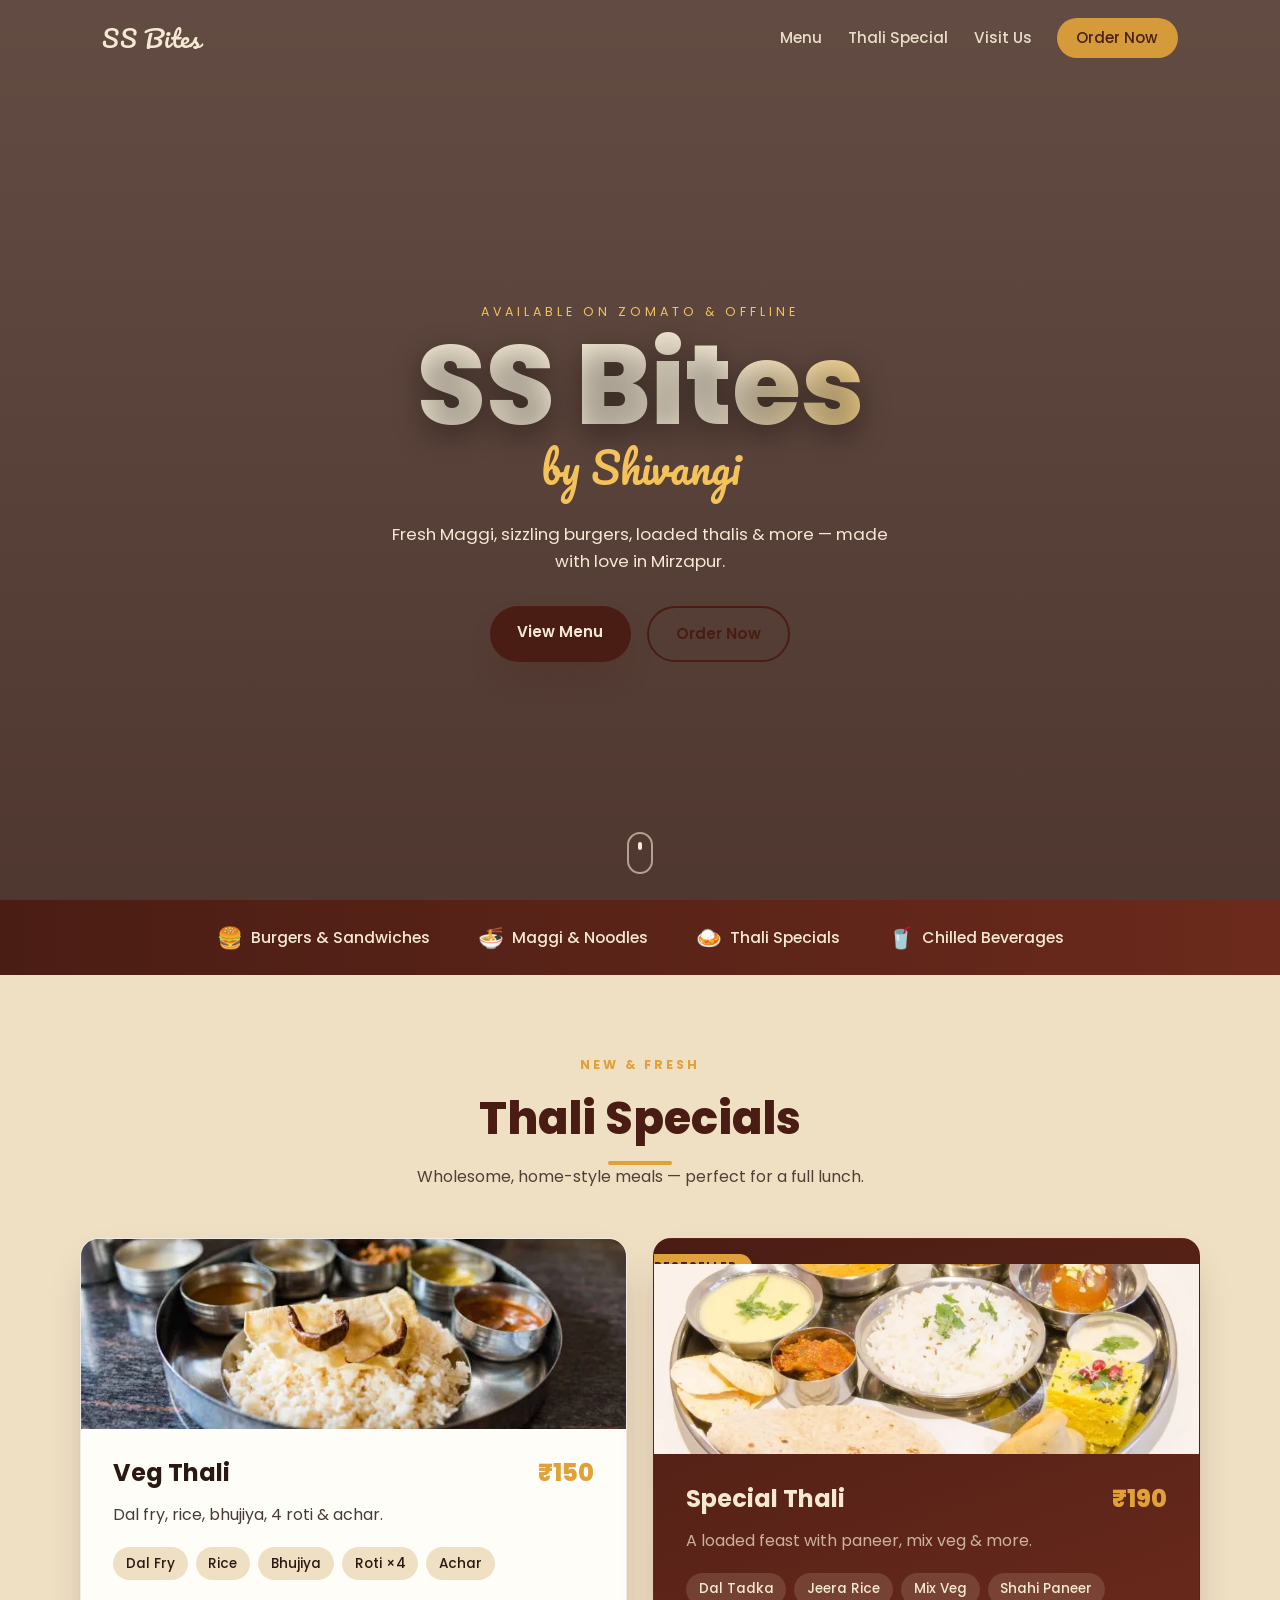
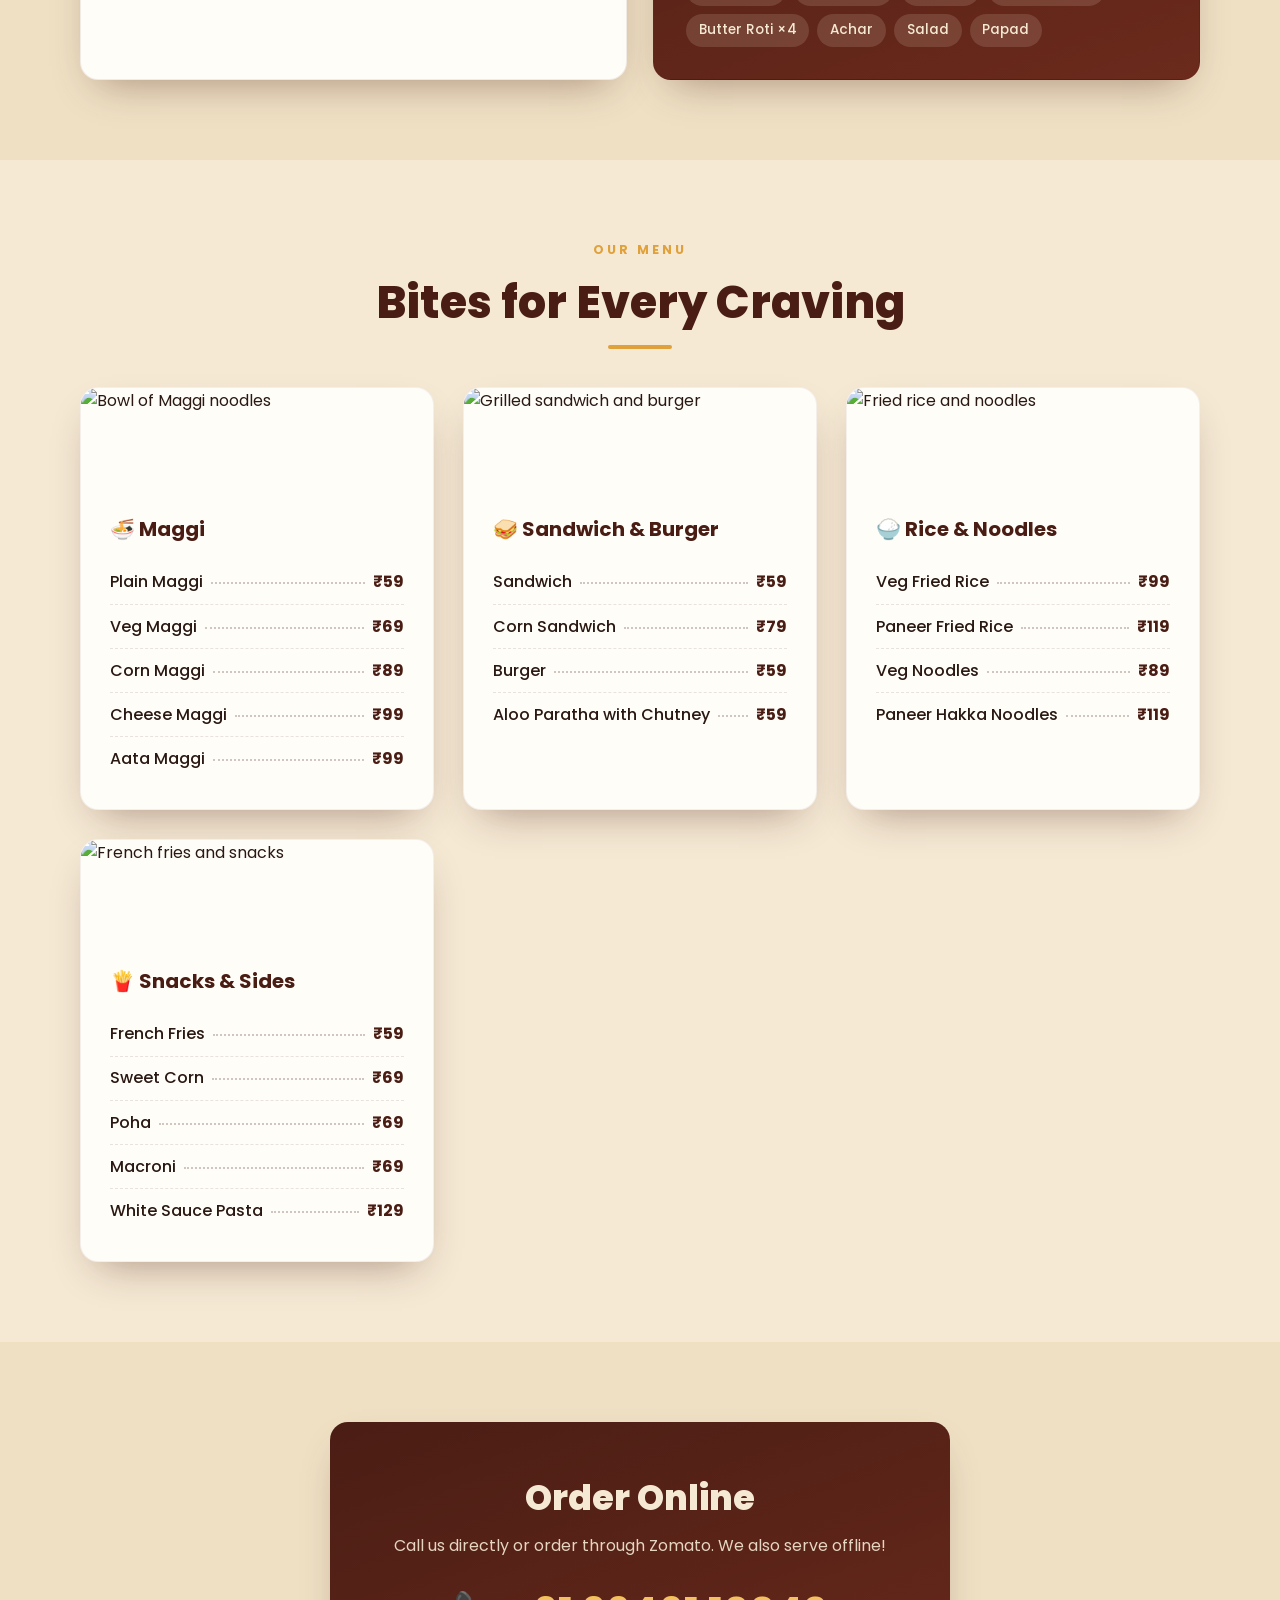
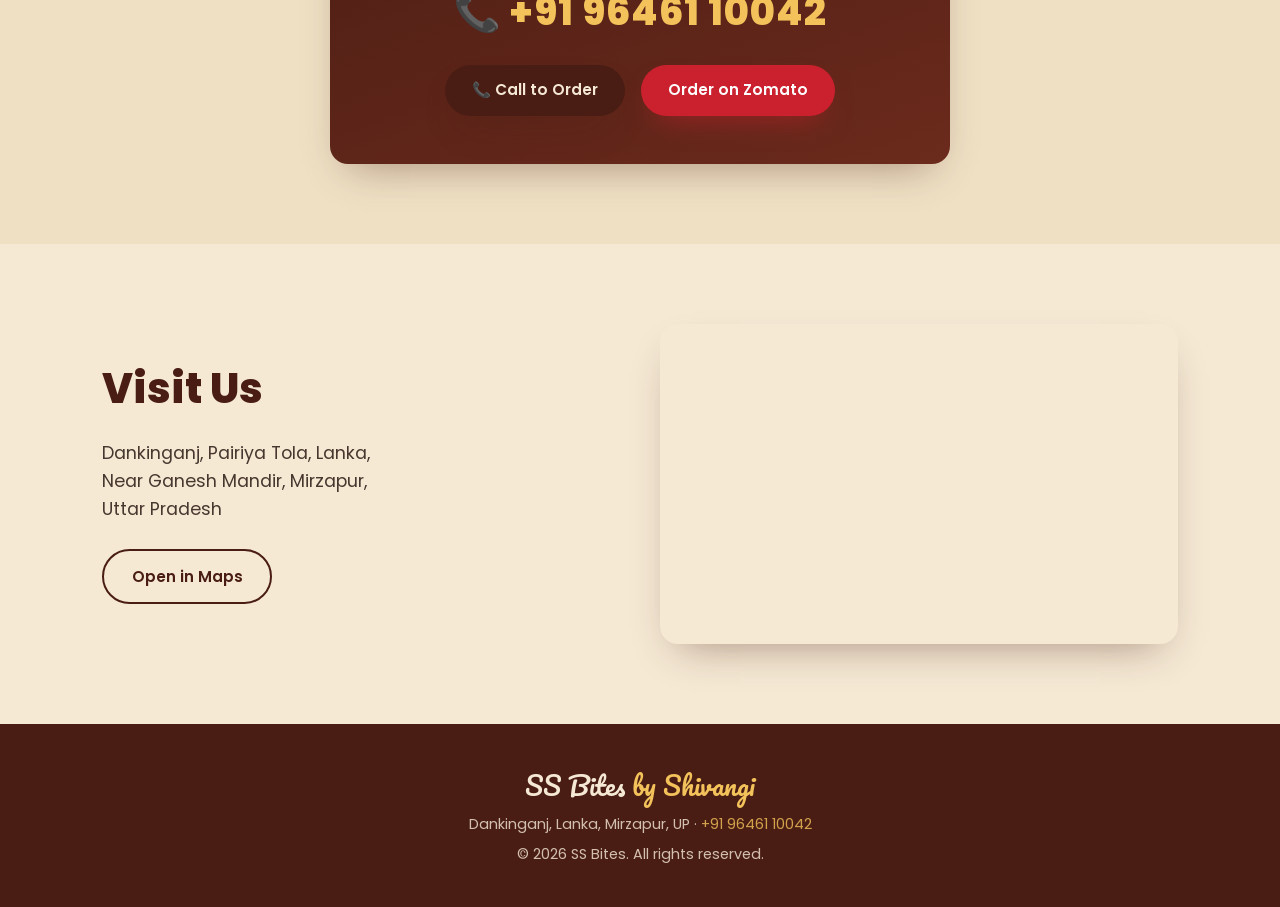
==== index.html @ 2f2f5b4e "SS Bites website: menu, thali specials, animations and photos" ====
<!DOCTYPE html>
<html lang="en">
<head>
  <meta charset="UTF-8" />
  <meta name="viewport" content="width=device-width, initial-scale=1.0" />
  <meta name="description" content="SS Bites by Shivangi — Maggi, sandwiches, burgers, fried rice, noodles, thalis and more. Dankinganj, Mirzapur, Uttar Pradesh." />
  <title>SS Bites by Shivangi | Café & Thali Menu</title>
  <link rel="preconnect" href="https://fonts.googleapis.com" />
  <link rel="preconnect" href="https://fonts.gstatic.com" crossorigin />
  <link href="https://fonts.googleapis.com/css2?family=Pacifico&family=Poppins:wght@300;400;500;600;700;800&display=swap" rel="stylesheet" />
  <link rel="stylesheet" href="styles.css" />
</head>
<body>
  <!-- Top nav -->
  <header class="nav" id="nav">
    <div class="nav__inner">
      <a href="#home" class="nav__brand">SS&nbsp;Bites</a>
      <nav class="nav__links" id="navLinks">
        <a href="#menu">Menu</a>
        <a href="#thali">Thali Special</a>
        <a href="#visit">Visit Us</a>
        <a href="#order" class="nav__cta">Order Now</a>
      </nav>
      <button class="nav__toggle" id="navToggle" aria-label="Toggle menu">
        <span></span><span></span><span></span>
      </button>
    </div>
  </header>

  <!-- Hero -->
  <section class="hero" id="home">
    <div class="hero__bg"></div>
    <div class="hero__floaters" aria-hidden="true">
      <span class="floater" style="--x:8%;--d:0s;--t:16s">🍔</span>
      <span class="floater" style="--x:22%;--d:3s;--t:20s">🍟</span>
      <span class="floater" style="--x:42%;--d:6s;--t:18s">🍜</span>
      <span class="floater" style="--x:63%;--d:1.5s;--t:22s">🥪</span>
      <span class="floater" style="--x:80%;--d:4.5s;--t:17s">🍛</span>
      <span class="floater" style="--x:92%;--d:2s;--t:21s">🥤</span>
    </div>
    <div class="hero__content">
      <p class="hero__eyebrow pop" style="--delay:.1s">Available on Zomato &amp; offline</p>
      <h1 class="hero__title pop" style="--delay:.25s">SS Bites</h1>
      <p class="hero__script pop" style="--delay:.45s">by Shivangi</p>
      <p class="hero__tag pop" style="--delay:.6s">Fresh Maggi, sizzling burgers, loaded thalis &amp; more — made with love in Mirzapur.</p>
      <div class="hero__actions pop" style="--delay:.75s">
        <a href="#menu" class="btn btn--primary">View Menu</a>
        <a href="#order" class="btn btn--ghost">Order Now</a>
      </div>
    </div>
    <div class="hero__scroll" aria-hidden="true">
      <span></span>
    </div>
  </section>

  <!-- Highlights -->
  <section class="strip">
    <div class="strip__item"><span>🍔</span> Burgers &amp; Sandwiches</div>
    <div class="strip__item"><span>🍜</span> Maggi &amp; Noodles</div>
    <div class="strip__item"><span>🍛</span> Thali Specials</div>
    <div class="strip__item"><span>🥤</span> Chilled Beverages</div>
  </section>

  <!-- Thali Special (the new additions, featured) -->
  <section class="thali" id="thali">
    <div class="section-head reveal">
      <p class="section-head__kicker">New &amp; Fresh</p>
      <h2 class="section-head__title">Thali Specials</h2>
      <p class="section-head__sub">Wholesome, home-style meals — perfect for a full lunch.</p>
    </div>
    <div class="thali__grid">
      <article class="thali-card reveal">
        <div class="thali-card__media">
          <img src="photos/veg-thali.webp" alt="Veg thali with dal, rice and roti" loading="lazy" />
        </div>
        <div class="thali-card__body">
          <div class="thali-card__top">
            <h3>Veg Thali</h3>
            <span class="price">₹150</span>
          </div>
          <p class="thali-card__desc">Dal fry, rice, bhujiya, 4 roti &amp; achar.</p>
          <ul class="thali-card__items">
            <li>Dal Fry</li><li>Rice</li><li>Bhujiya</li><li>Roti ×4</li><li>Achar</li>
          </ul>
        </div>
      </article>
      <article class="thali-card thali-card--special reveal">
        <span class="badge">Bestseller</span>
        <div class="thali-card__media">
          <img src="photos/special-veg-thali.webp" alt="Special veg thali with paneer, mix veg and more" loading="lazy" />
        </div>
        <div class="thali-card__body">
          <div class="thali-card__top">
            <h3>Special Thali</h3>
            <span class="price">₹190</span>
          </div>
          <p class="thali-card__desc">A loaded feast with paneer, mix veg &amp; more.</p>
          <ul class="thali-card__items">
            <li>Dal Tadka</li><li>Jeera Rice</li><li>Mix Veg</li><li>Shahi Paneer</li>
            <li>Butter Roti ×4</li><li>Achar</li><li>Salad</li><li>Papad</li>
          </ul>
        </div>
      </article>
    </div>
  </section>

  <!-- Menu -->
  <section class="menu" id="menu">
    <div class="section-head reveal">
      <p class="section-head__kicker">Our Menu</p>
      <h2 class="section-head__title">Bites for Every Craving</h2>
    </div>

    <div class="menu__grid">
      <div class="menu-group reveal">
        <div class="menu-group__media">
          <img src="https://images.unsplash.com/photo-1612929633738-8fe44f7ec841?auto=format&fit=crop&w=800&q=80" alt="Bowl of Maggi noodles" loading="lazy" />
        </div>
        <h3 class="menu-group__title">🍜 Maggi</h3>
        <ul class="menu-list">
          <li><span>Plain Maggi</span><span class="dots"></span><span class="amt">₹59</span></li>
          <li><span>Veg Maggi</span><span class="dots"></span><span class="amt">₹69</span></li>
          <li><span>Corn Maggi</span><span class="dots"></span><span class="amt">₹89</span></li>
          <li><span>Cheese Maggi</span><span class="dots"></span><span class="amt">₹99</span></li>
          <li><span>Aata Maggi</span><span class="dots"></span><span class="amt">₹99</span></li>
        </ul>
      </div>

      <div class="menu-group reveal">
        <div class="menu-group__media">
          <img src="https://images.unsplash.com/photo-1528735602780-2552fd46c7af?auto=format&fit=crop&w=800&q=80" alt="Grilled sandwich and burger" loading="lazy" />
        </div>
        <h3 class="menu-group__title">🥪 Sandwich &amp; Burger</h3>
        <ul class="menu-list">
          <li><span>Sandwich</span><span class="dots"></span><span class="amt">₹59</span></li>
          <li><span>Corn Sandwich</span><span class="dots"></span><span class="amt">₹79</span></li>
          <li><span>Burger</span><span class="dots"></span><span class="amt">₹59</span></li>
          <li><span>Aloo Paratha with Chutney</span><span class="dots"></span><span class="amt">₹59</span></li>
        </ul>
      </div>

      <div class="menu-group reveal">
        <div class="menu-group__media">
          <img src="https://images.unsplash.com/photo-1585032226651-759b368d7246?auto=format&fit=crop&w=800&q=80" alt="Fried rice and noodles" loading="lazy" />
        </div>
        <h3 class="menu-group__title">🍚 Rice &amp; Noodles</h3>
        <ul class="menu-list">
          <li><span>Veg Fried Rice</span><span class="dots"></span><span class="amt">₹99</span></li>
          <li><span>Paneer Fried Rice</span><span class="dots"></span><span class="amt">₹119</span></li>
          <li><span>Veg Noodles</span><span class="dots"></span><span class="amt">₹89</span></li>
          <li><span>Paneer Hakka Noodles</span><span class="dots"></span><span class="amt">₹119</span></li>
        </ul>
      </div>

      <div class="menu-group reveal">
        <div class="menu-group__media">
          <img src="https://images.unsplash.com/photo-1573080496219-bb080dd4f877?auto=format&fit=crop&w=800&q=80" alt="French fries and snacks" loading="lazy" />
        </div>
        <h3 class="menu-group__title">🍟 Snacks &amp; Sides</h3>
        <ul class="menu-list">
          <li><span>French Fries</span><span class="dots"></span><span class="amt">₹59</span></li>
          <li><span>Sweet Corn</span><span class="dots"></span><span class="amt">₹69</span></li>
          <li><span>Poha</span><span class="dots"></span><span class="amt">₹69</span></li>
          <li><span>Macroni</span><span class="dots"></span><span class="amt">₹69</span></li>
          <li><span>White Sauce Pasta</span><span class="dots"></span><span class="amt">₹129</span></li>
        </ul>
      </div>
    </div>
  </section>

  <!-- Order / Contact -->
  <section class="order" id="order">
    <div class="order__card reveal">
      <h2>Order Online</h2>
      <p>Call us directly or order through Zomato. We also serve offline!</p>
      <a href="tel:+919646110042" class="order__phone" id="phoneLink">+91 96461 10042</a>
      <div class="order__btns">
        <a href="tel:+919646110042" class="btn btn--primary">📞 Call to Order</a>
        <a href="https://www.zomato.com" target="_blank" rel="noopener" class="btn btn--zomato">Order on Zomato</a>
      </div>
    </div>
  </section>

  <!-- Visit -->
  <section class="visit" id="visit">
    <div class="visit__info reveal">
      <h2>Visit Us</h2>
      <p class="visit__addr">
        Dankinganj, Pairiya Tola, Lanka,<br />
        Near Ganesh Mandir, Mirzapur,<br />
        Uttar Pradesh
      </p>
      <a class="btn btn--ghost" target="_blank" rel="noopener"
         href="https://www.google.com/maps/search/?api=1&query=Ganesh+Mandir+Lanka+Mirzapur+Uttar+Pradesh">
        Open in Maps
      </a>
    </div>
    <div class="visit__map reveal">
      <iframe
        title="SS Bites location"
        src="https://www.google.com/maps?q=Lanka+Mirzapur+Uttar+Pradesh&output=embed"
        loading="lazy" referrerpolicy="no-referrer-when-downgrade"></iframe>
    </div>
  </section>

  <!-- Footer -->
  <footer class="footer">
    <p class="footer__brand">SS Bites <span>by Shivangi</span></p>
    <p class="footer__small">Dankinganj, Lanka, Mirzapur, UP · <a href="tel:+919646110042">+91 96461 10042</a></p>
    <p class="footer__small">© <span id="year"></span> SS Bites. All rights reserved.</p>
  </footer>

  <a href="#home" class="to-top" id="toTop" aria-label="Back to top">↑</a>

  <script src="script.js"></script>
</body>
</html>
---- styles.css ----
/* ===== Design tokens ===== */
:root {
  --maroon: #4a1d14;
  --maroon-2: #6b2a1c;
  --cream: #f5e9d4;
  --cream-2: #efe0c4;
  --gold: #e0a13a;
  --gold-2: #f3c25b;
  --ink: #2a1812;
  --white: #fffdf8;
  --shadow: 0 18px 40px -18px rgba(74, 29, 20, 0.45);
  --radius: 18px;
  --max: 1120px;
  --ease: cubic-bezier(0.22, 1, 0.36, 1);
}

* { margin: 0; padding: 0; box-sizing: border-box; }

html { scroll-behavior: smooth; }

body {
  font-family: "Poppins", system-ui, sans-serif;
  color: var(--ink);
  background: var(--cream);
  line-height: 1.6;
  overflow-x: hidden;
}

img, iframe { max-width: 100%; display: block; }

.btn {
  display: inline-block;
  padding: 0.85rem 1.7rem;
  border-radius: 999px;
  font-weight: 600;
  text-decoration: none;
  font-size: 0.95rem;
  transition: transform 0.25s var(--ease), box-shadow 0.25s var(--ease), background 0.25s;
  cursor: pointer;
  border: none;
}
.btn:hover { transform: translateY(-3px); }
.btn:active { transform: translateY(-1px) scale(0.98); }
/* Shine sweep on buttons */
.btn { position: relative; overflow: hidden; }
.btn::after {
  content: ""; position: absolute; top: 0; left: -120%;
  width: 60%; height: 100%; transform: skewX(-20deg);
  background: linear-gradient(90deg, transparent, rgba(255, 255, 255, 0.35), transparent);
}
.btn:hover::after { animation: shine 0.9s var(--ease); }
@keyframes shine { to { left: 130%; } }
.btn--primary { background: var(--maroon); color: var(--cream); box-shadow: var(--shadow); }
.btn--primary:hover { background: var(--maroon-2); }
.btn--ghost { background: transparent; color: var(--maroon); border: 2px solid var(--maroon); }
.btn--ghost:hover { background: var(--maroon); color: var(--cream); }
.btn--zomato { background: #cb202d; color: #fff; box-shadow: 0 14px 30px -14px rgba(203, 32, 45, 0.7); }
.btn--zomato:hover { background: #e23744; }

/* ===== Nav ===== */
.nav {
  position: fixed;
  inset: 0 0 auto 0;
  z-index: 50;
  transition: background 0.35s, box-shadow 0.35s, padding 0.35s;
  padding: 0.4rem 0;
}
.nav.scrolled {
  background: rgba(74, 29, 20, 0.96);
  box-shadow: 0 8px 30px -12px rgba(0, 0, 0, 0.5);
  backdrop-filter: blur(6px);
}
.nav__inner {
  max-width: var(--max);
  margin: 0 auto;
  padding: 0.7rem 1.4rem;
  display: flex;
  align-items: center;
  justify-content: space-between;
}
.nav__brand {
  font-family: "Pacifico", cursive;
  font-size: 1.5rem;
  color: var(--cream);
  text-decoration: none;
  letter-spacing: 0.5px;
}
.nav__links { display: flex; align-items: center; gap: 1.6rem; }
.nav__links a {
  color: var(--cream);
  text-decoration: none;
  font-weight: 500;
  font-size: 0.95rem;
  opacity: 0.92;
  transition: opacity 0.2s;
}
.nav__links a:hover { opacity: 1; }
.nav__cta {
  background: var(--gold);
  color: var(--maroon) !important;
  padding: 0.5rem 1.2rem;
  border-radius: 999px;
  font-weight: 700;
}
.nav__toggle { display: none; flex-direction: column; gap: 5px; background: none; border: none; cursor: pointer; }
.nav__toggle span { width: 26px; height: 3px; background: var(--cream); border-radius: 2px; transition: 0.3s; }

/* ===== Hero ===== */
.hero {
  position: relative;
  min-height: 100vh;
  display: grid;
  place-items: center;
  text-align: center;
  color: var(--cream);
  overflow: hidden;
}
.hero__bg {
  position: absolute;
  inset: 0;
  background:
    linear-gradient(rgba(42, 16, 11, 0.72), rgba(42, 16, 11, 0.82)),
    url("https://images.unsplash.com/photo-1568901346375-23c9450c58cd?auto=format&fit=crop&w=1600&q=80") center/cover;
  transform: scale(1.05);
  animation: slowZoom 18s ease-in-out infinite alternate;
}
@keyframes slowZoom { to { transform: scale(1.15); } }
.hero__content { position: relative; z-index: 2; padding: 6rem 1.4rem 2rem; max-width: 760px; }

/* Floating food emojis */
.hero__floaters { position: absolute; inset: 0; z-index: 1; pointer-events: none; }
.floater {
  position: absolute; bottom: -10%; left: var(--x);
  font-size: clamp(1.8rem, 4vw, 3rem); opacity: 0.18;
  filter: drop-shadow(0 6px 12px rgba(0, 0, 0, 0.4));
  animation: floatUp var(--t, 18s) linear var(--d, 0s) infinite;
}
@keyframes floatUp {
  0% { transform: translateY(0) rotate(0deg); opacity: 0; }
  10% { opacity: 0.22; }
  90% { opacity: 0.22; }
  100% { transform: translateY(-115vh) rotate(220deg); opacity: 0; }
}

/* Hero text entrance */
.pop { opacity: 0; transform: translateY(26px); animation: popIn 0.8s var(--ease) forwards; animation-delay: var(--delay, 0s); }
@keyframes popIn { to { opacity: 1; transform: translateY(0); } }
.hero__eyebrow {
  text-transform: uppercase;
  letter-spacing: 4px;
  font-size: 0.78rem;
  color: var(--gold-2);
  margin-bottom: 0.6rem;
}
.hero__title {
  font-size: clamp(3.2rem, 12vw, 7rem);
  font-weight: 800;
  line-height: 0.95;
  text-shadow: 0 10px 30px rgba(0, 0, 0, 0.4);
  background: linear-gradient(100deg, var(--cream) 30%, var(--gold-2) 50%, var(--cream) 70%);
  background-size: 220% auto;
  -webkit-background-clip: text; background-clip: text;
  -webkit-text-fill-color: transparent;
  animation: popIn 0.8s var(--ease) forwards, titleSheen 6s linear 1s infinite;
  animation-delay: var(--delay, 0s);
}
@keyframes titleSheen { to { background-position: 220% center; } }
.hero__script {
  font-family: "Pacifico", cursive;
  color: var(--gold-2);
  font-size: clamp(1.6rem, 5vw, 2.6rem);
  margin-top: -0.2rem;
}
.hero__tag { font-size: 1.05rem; opacity: 0.92; margin: 1.2rem auto 2rem; max-width: 520px; }
.hero__actions { display: flex; gap: 1rem; justify-content: center; flex-wrap: wrap; }
.hero__scroll {
  position: absolute; bottom: 26px; left: 50%; transform: translateX(-50%);
  width: 26px; height: 42px; border: 2px solid rgba(245, 233, 212, 0.6);
  border-radius: 14px; z-index: 2;
}
.hero__scroll span {
  position: absolute; top: 8px; left: 50%; transform: translateX(-50%);
  width: 4px; height: 8px; background: var(--cream); border-radius: 2px;
  animation: scroll 1.6s infinite;
}
@keyframes scroll { 0% { opacity: 0; top: 8px; } 50% { opacity: 1; } 100% { opacity: 0; top: 22px; } }

/* ===== Strip ===== */
.strip {
  background: linear-gradient(90deg, var(--maroon), var(--maroon-2), var(--maroon));
  background-size: 200% auto;
  animation: stripFlow 8s linear infinite;
  color: var(--cream);
  display: flex;
  flex-wrap: wrap;
  justify-content: center;
  gap: 1.5rem 3rem;
  padding: 1.3rem 1.4rem;
}
@keyframes stripFlow { to { background-position: 200% center; } }
.strip__item {
  font-weight: 500; display: flex; align-items: center; gap: 0.5rem; font-size: 0.98rem;
  transition: transform 0.25s var(--ease);
}
.strip__item:hover { transform: scale(1.08); }
.strip__item:hover span { animation: wobble 0.6s var(--ease); }
.strip__item span { font-size: 1.3rem; display: inline-block; }
@keyframes wobble {
  0%,100% { transform: rotate(0); }
  25% { transform: rotate(-14deg) scale(1.2); }
  75% { transform: rotate(14deg) scale(1.2); }
}

/* ===== Section heads ===== */
section { padding: 5rem 1.4rem; }
.section-head { text-align: center; max-width: 640px; margin: 0 auto 3rem; }
.section-head__kicker {
  text-transform: uppercase; letter-spacing: 3px; font-size: 0.78rem;
  color: var(--gold); font-weight: 700; margin-bottom: 0.5rem;
}
.section-head__title { font-size: clamp(1.9rem, 5vw, 2.8rem); font-weight: 800; color: var(--maroon); position: relative; display: inline-block; }
.section-head__title::after {
  content: ""; position: absolute; left: 50%; bottom: -10px; transform: translateX(-50%);
  width: 0; height: 4px; border-radius: 2px; background: var(--gold);
  transition: width 0.6s var(--ease) 0.2s;
}
.section-head.in .section-head__title::after { width: 64px; }
.section-head__sub { margin-top: 0.6rem; opacity: 0.8; }

/* ===== Thali ===== */
.thali { background: var(--cream-2); }
.thali__grid {
  max-width: var(--max); margin: 0 auto;
  display: grid; grid-template-columns: repeat(auto-fit, minmax(280px, 1fr)); gap: 1.6rem;
}
.thali-card {
  background: var(--white); border-radius: var(--radius); padding: 0;
  box-shadow: var(--shadow); position: relative; overflow: hidden;
  border: 1px solid rgba(74, 29, 20, 0.08);
  transition: transform 0.35s var(--ease), box-shadow 0.35s var(--ease);
}
.thali-card__media { overflow: hidden; height: 190px; }
.thali-card__media img {
  width: 100%; height: 100%; object-fit: cover;
  transition: transform 0.6s var(--ease);
}
.thali-card:hover .thali-card__media img { transform: scale(1.08); }
.thali-card__body { padding: 1.6rem 2rem 2rem; }
.thali-card::before {
  content: ""; position: absolute; inset: 0; border-radius: var(--radius);
  background: radial-gradient(420px circle at var(--mx, 50%) var(--my, 0%), rgba(224, 161, 58, 0.16), transparent 60%);
  opacity: 0; transition: opacity 0.4s; pointer-events: none;
}
.thali-card:hover { transform: translateY(-10px); box-shadow: 0 28px 55px -22px rgba(74, 29, 20, 0.55); }
.thali-card:hover::before { opacity: 1; }
.badge { animation: badgePulse 2s ease-in-out infinite; }
@keyframes badgePulse {
  0%,100% { transform: scale(1); box-shadow: 0 0 0 0 rgba(224, 161, 58, 0.5); }
  50% { transform: scale(1.06); box-shadow: 0 0 0 8px rgba(224, 161, 58, 0); }
}
.thali-card--special {
  background: linear-gradient(160deg, var(--maroon), var(--maroon-2));
  color: var(--cream);
}
.thali-card--special .thali-card__desc { color: rgba(245, 233, 212, 0.85); }
.thali-card--special .thali-card__items li { background: rgba(245, 233, 212, 0.14); color: var(--cream); }
.badge {
  position: absolute; top: 14px; right: 14px; z-index: 3;
  background: var(--gold); color: var(--maroon); font-size: 0.72rem; font-weight: 700;
  padding: 0.3rem 0.9rem; border-radius: 999px; text-transform: uppercase; letter-spacing: 1px;
  box-shadow: 0 6px 16px -4px rgba(0, 0, 0, 0.4);
}
.thali-card > * { position: relative; z-index: 1; }
.thali-card__top { display: flex; align-items: baseline; justify-content: space-between; gap: 1rem; }
.thali-card__top h3 { font-size: 1.5rem; font-weight: 700; }
.price { font-size: 1.5rem; font-weight: 800; color: var(--gold); }
.thali-card__desc { margin: 0.6rem 0 1.2rem; opacity: 0.85; }
.thali-card__items { list-style: none; display: flex; flex-wrap: wrap; gap: 0.5rem; }
.thali-card__items li {
  background: var(--cream-2); padding: 0.35rem 0.8rem; border-radius: 999px;
  font-size: 0.85rem; font-weight: 500;
  transition: transform 0.2s var(--ease), background 0.2s;
}
.thali-card__items li:hover { transform: translateY(-3px); background: var(--gold-2); }

/* ===== Menu ===== */
.menu__grid {
  max-width: var(--max); margin: 0 auto;
  display: grid; grid-template-columns: repeat(auto-fit, minmax(300px, 1fr)); gap: 1.8rem;
}
.menu-group {
  background: var(--white); border-radius: var(--radius); padding: 0; overflow: hidden;
  box-shadow: var(--shadow); border: 1px solid rgba(74, 29, 20, 0.06);
  transition: transform 0.35s var(--ease), box-shadow 0.35s var(--ease);
}
.menu-group:hover { transform: translateY(-6px); box-shadow: 0 26px 50px -22px rgba(74, 29, 20, 0.5); }
.menu-group__media { overflow: hidden; height: 150px; position: relative; }
.menu-group__media::after {
  content: ""; position: absolute; inset: 0;
  background: linear-gradient(to top, rgba(255, 253, 248, 0.95), transparent 55%);
}
.menu-group__media img {
  width: 100%; height: 100%; object-fit: cover;
  transition: transform 0.6s var(--ease);
}
.menu-group:hover .menu-group__media img { transform: scale(1.08); }
.menu-group__title { font-size: 1.25rem; color: var(--maroon); margin: -1.6rem 1.8rem 1rem; font-weight: 700; position: relative; z-index: 1; }
.menu-list { list-style: none; padding: 0 1.8rem 1.8rem; }
.menu-list li {
  display: flex; align-items: baseline; padding: 0.55rem 0; font-weight: 500;
  transition: transform 0.2s var(--ease), color 0.2s, padding 0.2s;
}
.menu-list li:hover { transform: translateX(6px); color: var(--maroon); padding-left: 4px; }
.menu-list li:hover .amt { color: var(--gold); transform: scale(1.12); }
.menu-list li + li { border-top: 1px dashed rgba(74, 29, 20, 0.12); }
.menu-list .dots { flex: 1; border-bottom: 2px dotted rgba(74, 29, 20, 0.25); margin: 0 0.5rem; transform: translateY(-3px); }
.menu-list .amt { color: var(--maroon); font-weight: 700; white-space: nowrap; transition: transform 0.2s var(--ease), color 0.2s; }

/* ===== Order ===== */
.order { background: var(--cream-2); }
.order__card {
  max-width: 620px; margin: 0 auto; text-align: center;
  background: linear-gradient(160deg, var(--maroon), var(--maroon-2));
  color: var(--cream); border-radius: var(--radius); padding: 3rem 2rem; box-shadow: var(--shadow);
}
.order__card h2 { font-size: 2.2rem; font-weight: 800; }
.order__card p { opacity: 0.9; margin-top: 0.4rem; }
.order__phone {
  display: inline-block; margin: 1.4rem 0; font-size: clamp(1.6rem, 6vw, 2.4rem);
  font-weight: 800; color: var(--gold-2); text-decoration: none; letter-spacing: 1px;
  transition: transform 0.25s var(--ease);
}
.order__phone:hover { transform: scale(1.05); }
.order__phone::before {
  content: "📞"; margin-right: 0.5rem; display: inline-block;
  animation: ring 2.5s ease-in-out infinite;
}
@keyframes ring {
  0%, 60%, 100% { transform: rotate(0); }
  5%, 15%, 25% { transform: rotate(16deg); }
  10%, 20%, 30% { transform: rotate(-16deg); }
}
.order__btns { display: flex; gap: 1rem; justify-content: center; flex-wrap: wrap; }

/* ===== Visit ===== */
.visit {
  max-width: var(--max); margin: 0 auto;
  display: grid; grid-template-columns: 1fr 1fr; gap: 2.5rem; align-items: center;
}
.visit__info h2 { font-size: clamp(1.9rem, 5vw, 2.6rem); color: var(--maroon); font-weight: 800; margin-bottom: 1rem; }
.visit__addr { font-size: 1.1rem; opacity: 0.85; margin-bottom: 1.6rem; }
.visit__map iframe { width: 100%; height: 320px; border: 0; border-radius: var(--radius); box-shadow: var(--shadow); }

/* ===== Footer ===== */
.footer { background: var(--maroon); color: var(--cream); text-align: center; padding: 2.6rem 1.4rem; }
.footer__brand { font-family: "Pacifico", cursive; font-size: 1.6rem; }
.footer__brand span { color: var(--gold-2); }
.footer__small { font-size: 0.9rem; opacity: 0.8; margin-top: 0.4rem; }
.footer__small a { color: var(--gold-2); text-decoration: none; }

/* ===== Back to top ===== */
.to-top {
  position: fixed; bottom: 22px; right: 22px; z-index: 60;
  width: 46px; height: 46px; border-radius: 50%;
  background: var(--maroon); color: var(--cream); display: grid; place-items: center;
  text-decoration: none; font-size: 1.3rem; box-shadow: var(--shadow);
  opacity: 0; pointer-events: none; transform: translateY(10px); transition: 0.3s var(--ease);
}
.to-top.show { opacity: 1; pointer-events: auto; transform: translateY(0); }

/* ===== Reveal animation ===== */
.reveal { opacity: 0; transform: translateY(28px); transition: opacity 0.7s var(--ease), transform 0.7s var(--ease); }
.reveal.in { opacity: 1; transform: translateY(0); }

/* ===== Responsive ===== */
@media (max-width: 820px) {
  .visit { grid-template-columns: 1fr; }
  .nav__toggle { display: flex; }
  .nav__links {
    position: fixed; inset: 0 0 auto 0; top: 0; padding: 5rem 1.4rem 2rem;
    flex-direction: column; gap: 1.4rem; background: rgba(74, 29, 20, 0.98);
    transform: translateY(-110%); transition: transform 0.4s var(--ease); align-items: flex-start;
  }
  .nav__links.open { transform: translateY(0); }
}

@media (prefers-reduced-motion: reduce) {
  * { animation: none !important; transition: none !important; }
  .reveal, .pop { opacity: 1; transform: none; }
  .floater { display: none; }
  .hero__title { -webkit-text-fill-color: var(--cream); }
}
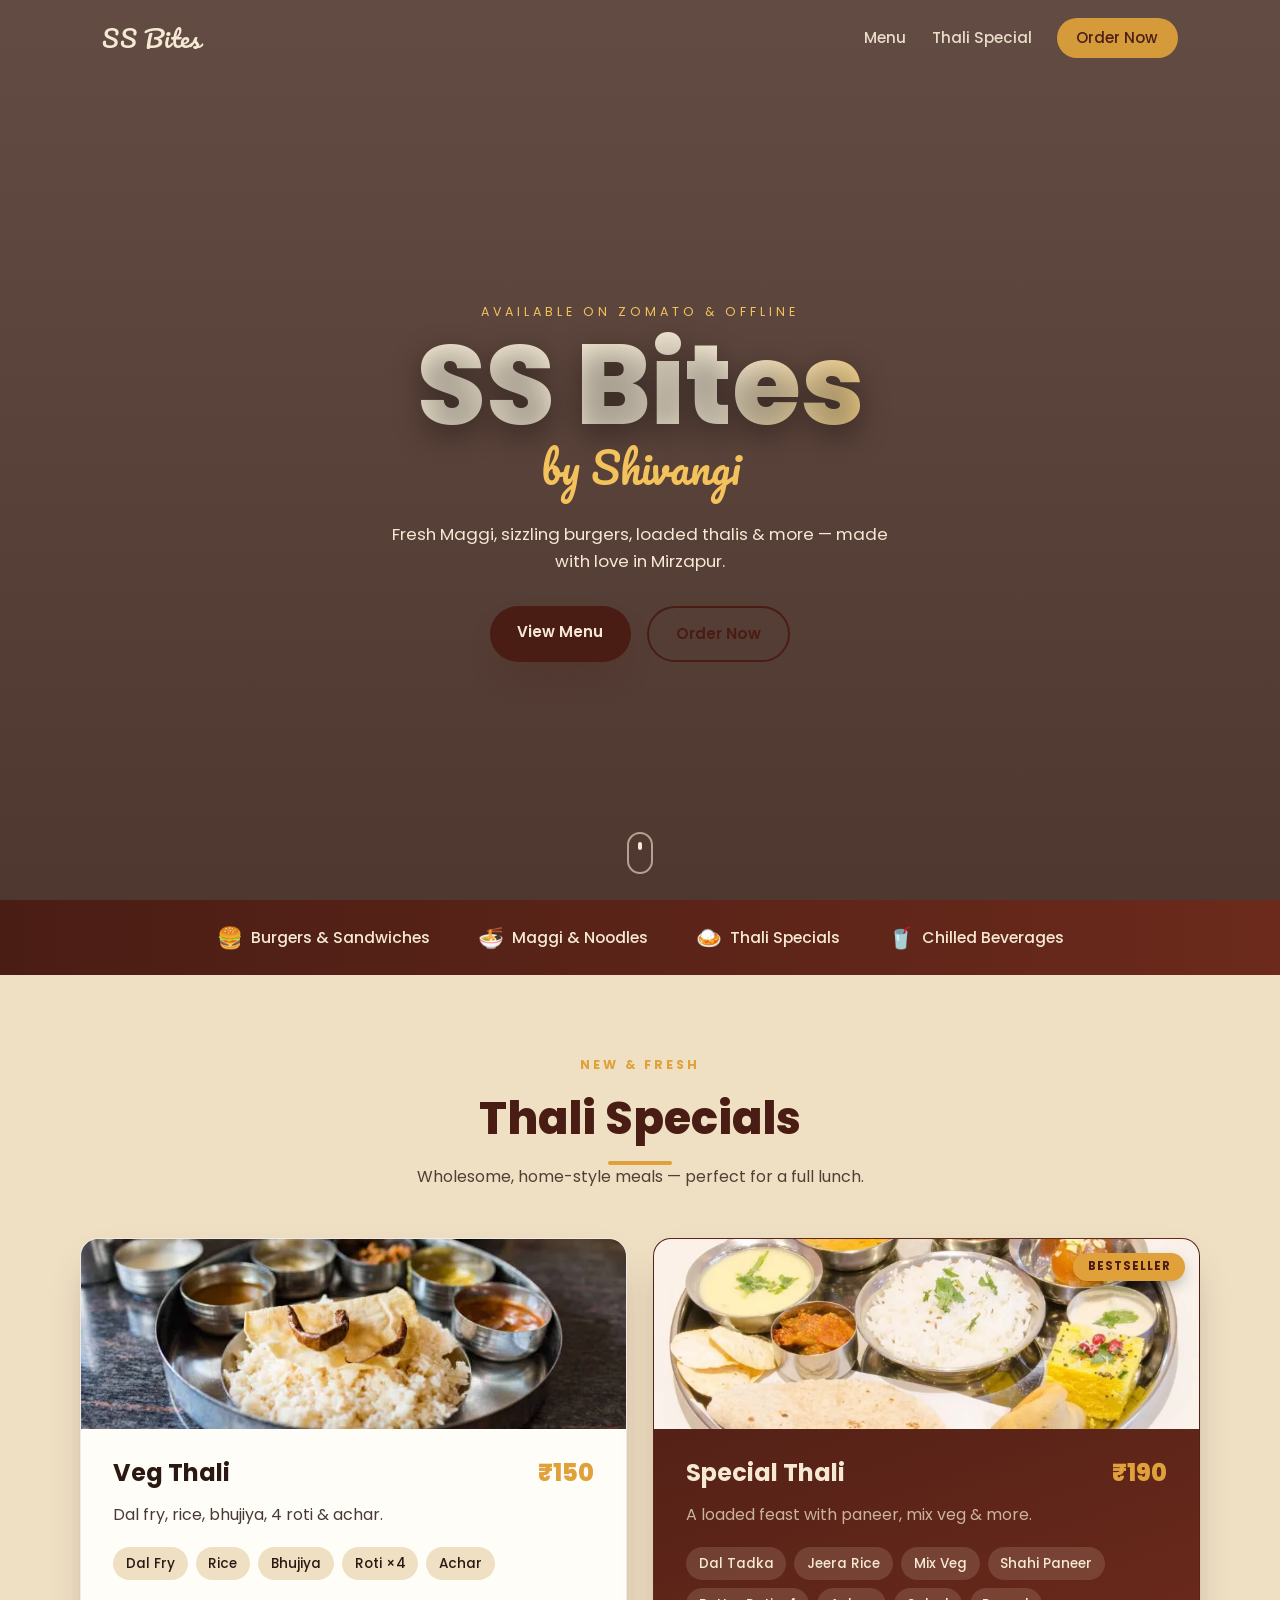
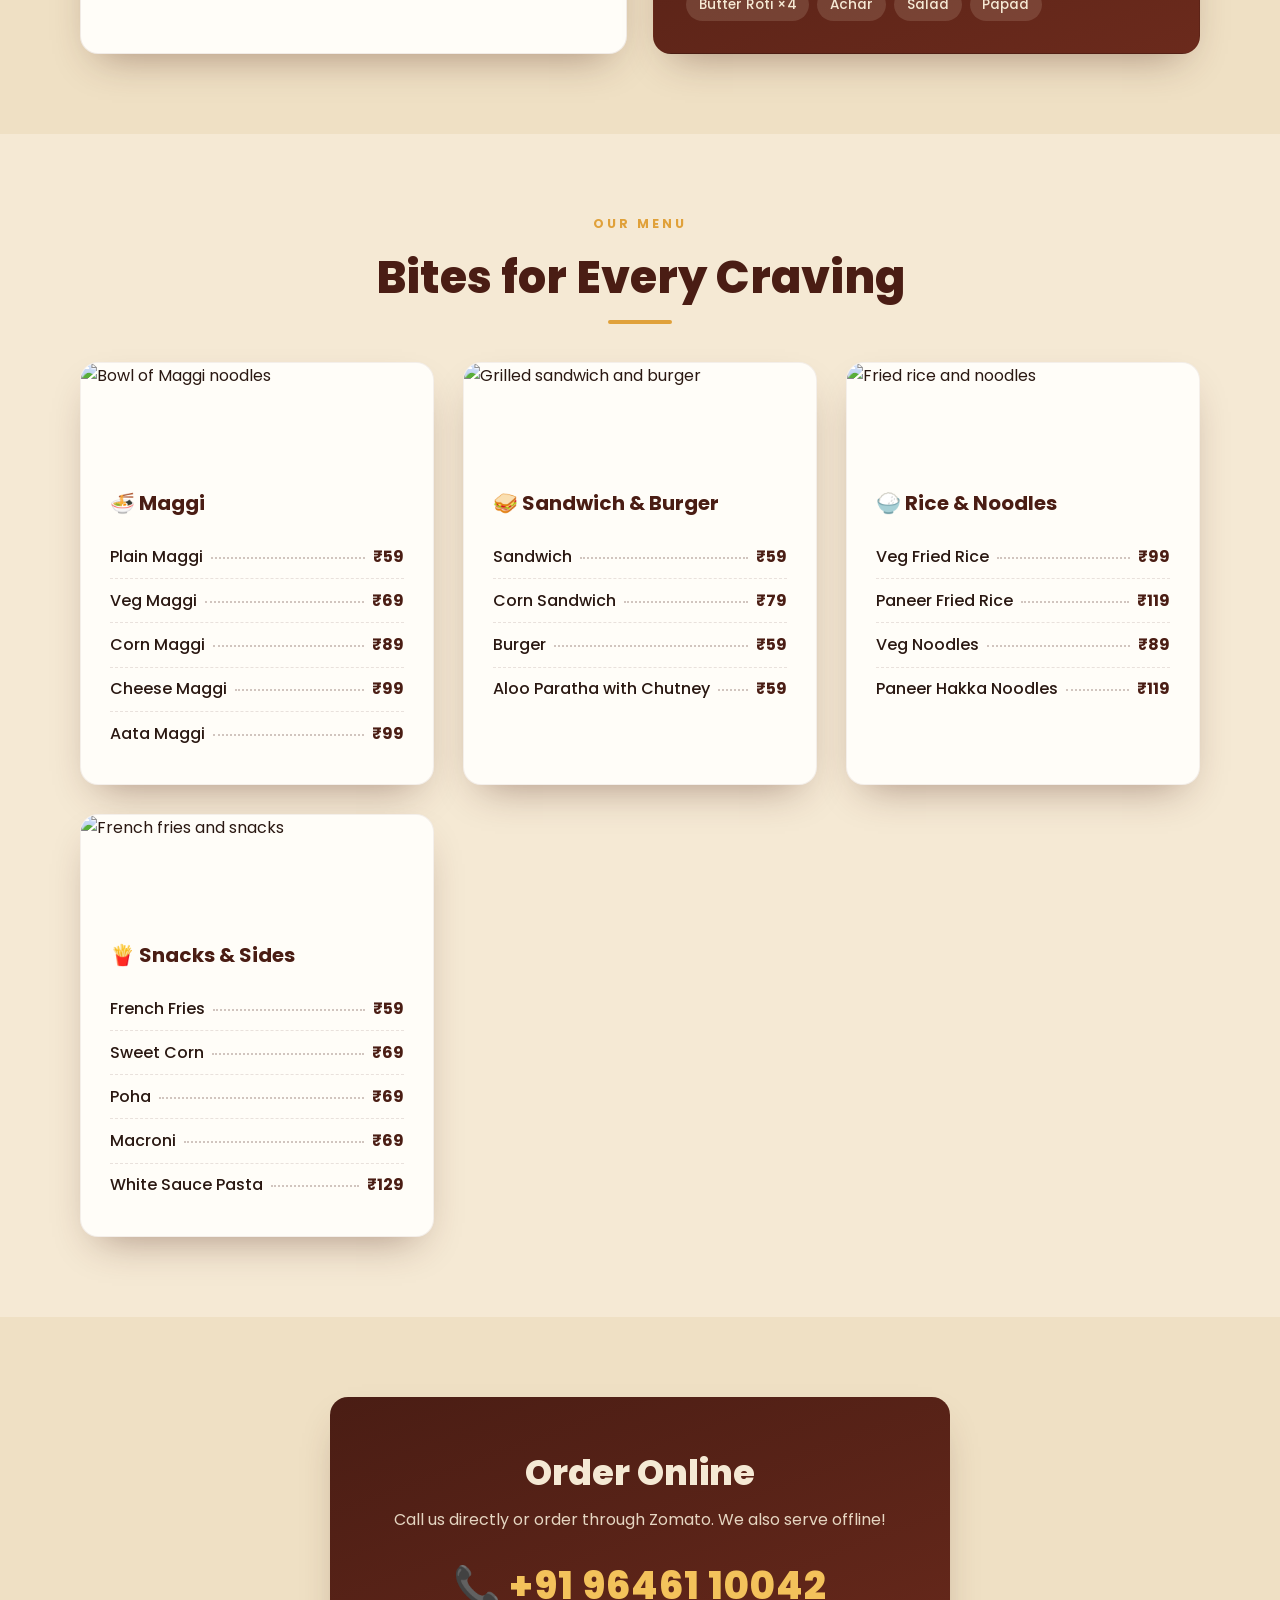
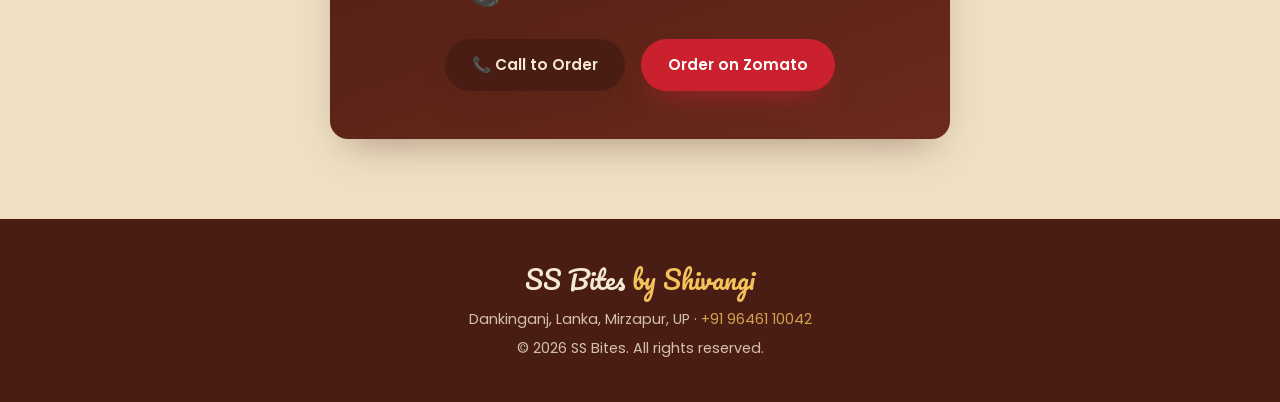
==== commit 88fddfc9: "Remove Visit Us section and related nav link/styles" ====
--- a/index.html
+++ b/index.html
@@ -18,7 +18,6 @@
       <nav class="nav__links" id="navLinks">
         <a href="#menu">Menu</a>
         <a href="#thali">Thali Special</a>
-        <a href="#visit">Visit Us</a>
         <a href="#order" class="nav__cta">Order Now</a>
       </nav>
       <button class="nav__toggle" id="navToggle" aria-label="Toggle menu">
@@ -181,28 +180,6 @@
     </div>
   </section>
 
-  <!-- Visit -->
-  <section class="visit" id="visit">
-    <div class="visit__info reveal">
-      <h2>Visit Us</h2>
-      <p class="visit__addr">
-        Dankinganj, Pairiya Tola, Lanka,<br />
-        Near Ganesh Mandir, Mirzapur,<br />
-        Uttar Pradesh
-      </p>
-      <a class="btn btn--ghost" target="_blank" rel="noopener"
-         href="https://www.google.com/maps/search/?api=1&query=Ganesh+Mandir+Lanka+Mirzapur+Uttar+Pradesh">
-        Open in Maps
-      </a>
-    </div>
-    <div class="visit__map reveal">
-      <iframe
-        title="SS Bites location"
-        src="https://www.google.com/maps?q=Lanka+Mirzapur+Uttar+Pradesh&output=embed"
-        loading="lazy" referrerpolicy="no-referrer-when-downgrade"></iframe>
-    </div>
-  </section>
-
   <!-- Footer -->
   <footer class="footer">
     <p class="footer__brand">SS Bites <span>by Shivangi</span></p>
--- a/styles.css
+++ b/styles.css
@@ -253,7 +253,6 @@
 }
 .thali-card:hover { transform: translateY(-10px); box-shadow: 0 28px 55px -22px rgba(74, 29, 20, 0.55); }
 .thali-card:hover::before { opacity: 1; }
-.badge { animation: badgePulse 2s ease-in-out infinite; }
 @keyframes badgePulse {
   0%,100% { transform: scale(1); box-shadow: 0 0 0 0 rgba(224, 161, 58, 0.5); }
   50% { transform: scale(1.06); box-shadow: 0 0 0 8px rgba(224, 161, 58, 0); }
@@ -265,12 +264,13 @@
 .thali-card--special .thali-card__desc { color: rgba(245, 233, 212, 0.85); }
 .thali-card--special .thali-card__items li { background: rgba(245, 233, 212, 0.14); color: var(--cream); }
 .badge {
-  position: absolute; top: 14px; right: 14px; z-index: 3;
+  position: absolute; top: 14px; right: 14px; z-index: 4;
   background: var(--gold); color: var(--maroon); font-size: 0.72rem; font-weight: 700;
   padding: 0.3rem 0.9rem; border-radius: 999px; text-transform: uppercase; letter-spacing: 1px;
   box-shadow: 0 6px 16px -4px rgba(0, 0, 0, 0.4);
-}
-.thali-card > * { position: relative; z-index: 1; }
+  animation: badgePulse 2s ease-in-out infinite;
+}
+.thali-card__media, .thali-card__body { position: relative; z-index: 1; }
 .thali-card__top { display: flex; align-items: baseline; justify-content: space-between; gap: 1rem; }
 .thali-card__top h3 { font-size: 1.5rem; font-weight: 700; }
 .price { font-size: 1.5rem; font-weight: 800; color: var(--gold); }
@@ -342,15 +342,6 @@
 }
 .order__btns { display: flex; gap: 1rem; justify-content: center; flex-wrap: wrap; }
 
-/* ===== Visit ===== */
-.visit {
-  max-width: var(--max); margin: 0 auto;
-  display: grid; grid-template-columns: 1fr 1fr; gap: 2.5rem; align-items: center;
-}
-.visit__info h2 { font-size: clamp(1.9rem, 5vw, 2.6rem); color: var(--maroon); font-weight: 800; margin-bottom: 1rem; }
-.visit__addr { font-size: 1.1rem; opacity: 0.85; margin-bottom: 1.6rem; }
-.visit__map iframe { width: 100%; height: 320px; border: 0; border-radius: var(--radius); box-shadow: var(--shadow); }
-
 /* ===== Footer ===== */
 .footer { background: var(--maroon); color: var(--cream); text-align: center; padding: 2.6rem 1.4rem; }
 .footer__brand { font-family: "Pacifico", cursive; font-size: 1.6rem; }
@@ -374,7 +365,6 @@
 
 /* ===== Responsive ===== */
 @media (max-width: 820px) {
-  .visit { grid-template-columns: 1fr; }
   .nav__toggle { display: flex; }
   .nav__links {
     position: fixed; inset: 0 0 auto 0; top: 0; padding: 5rem 1.4rem 2rem;
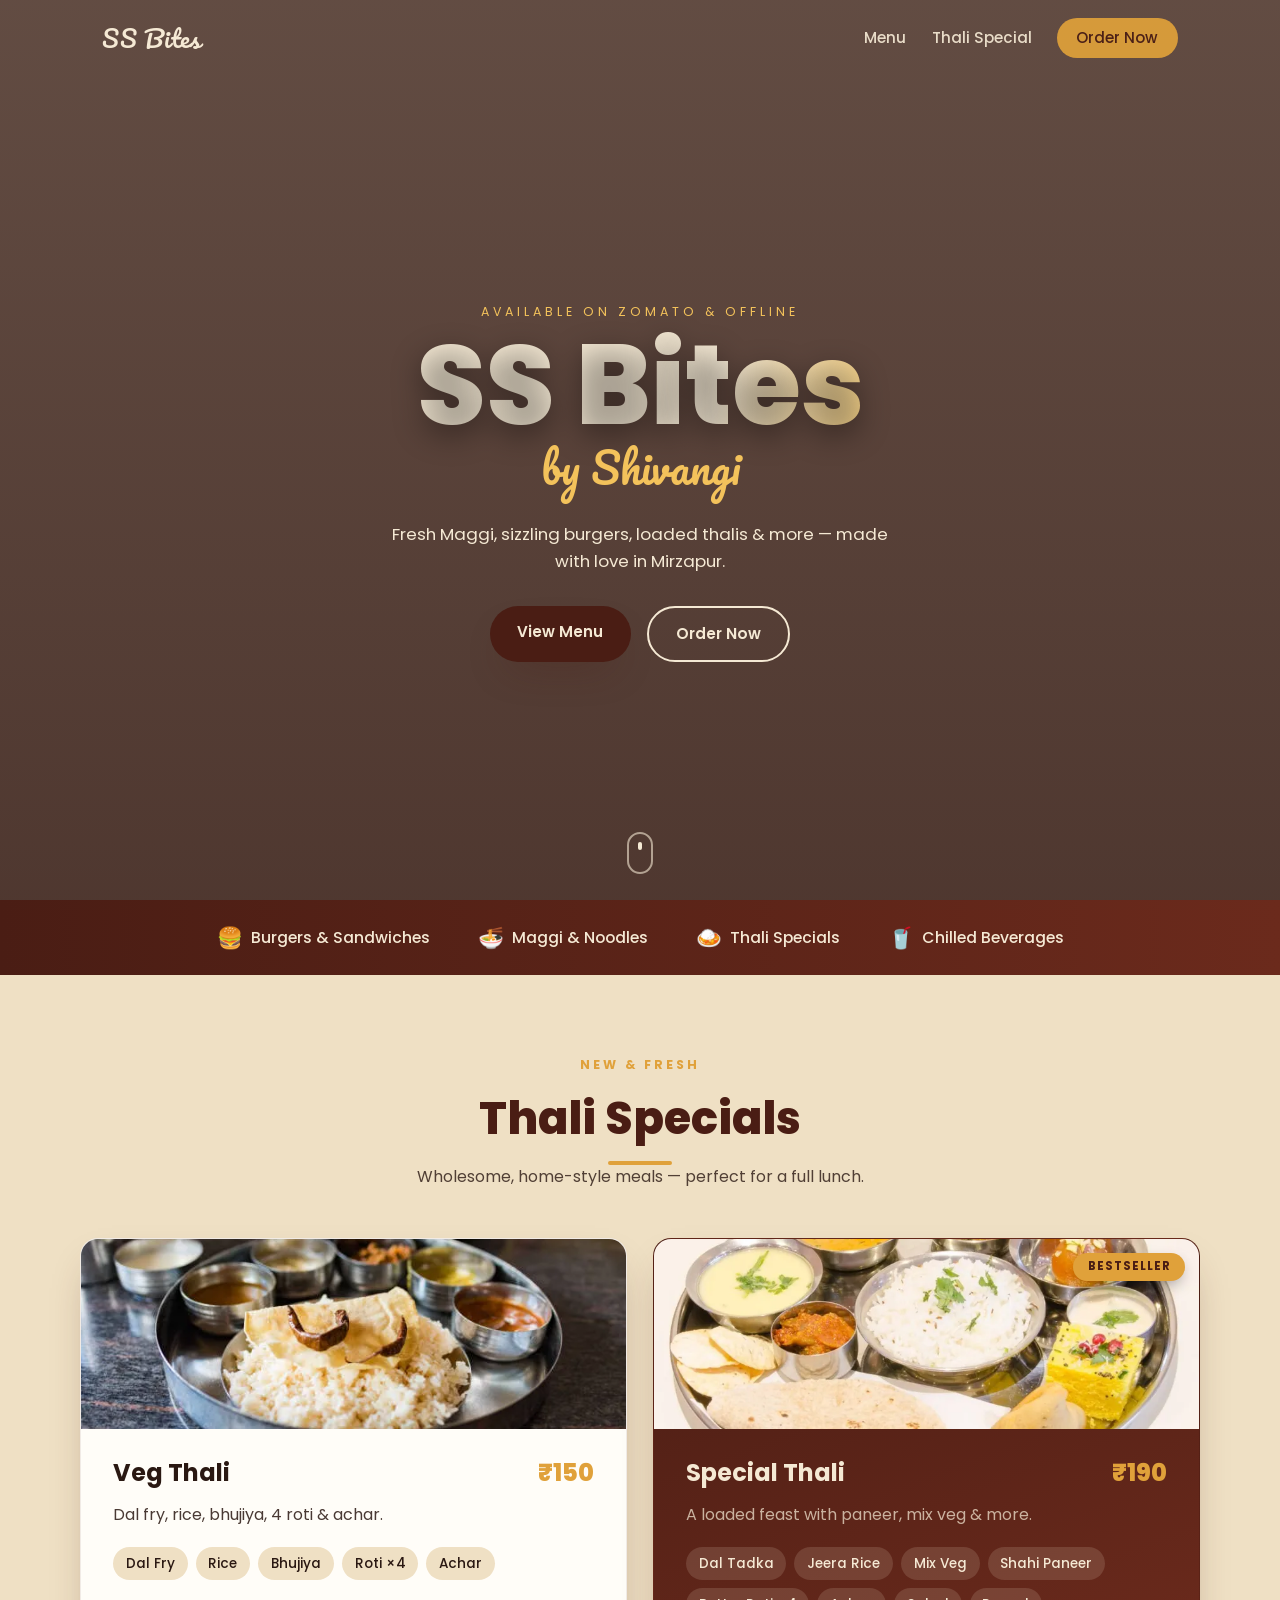
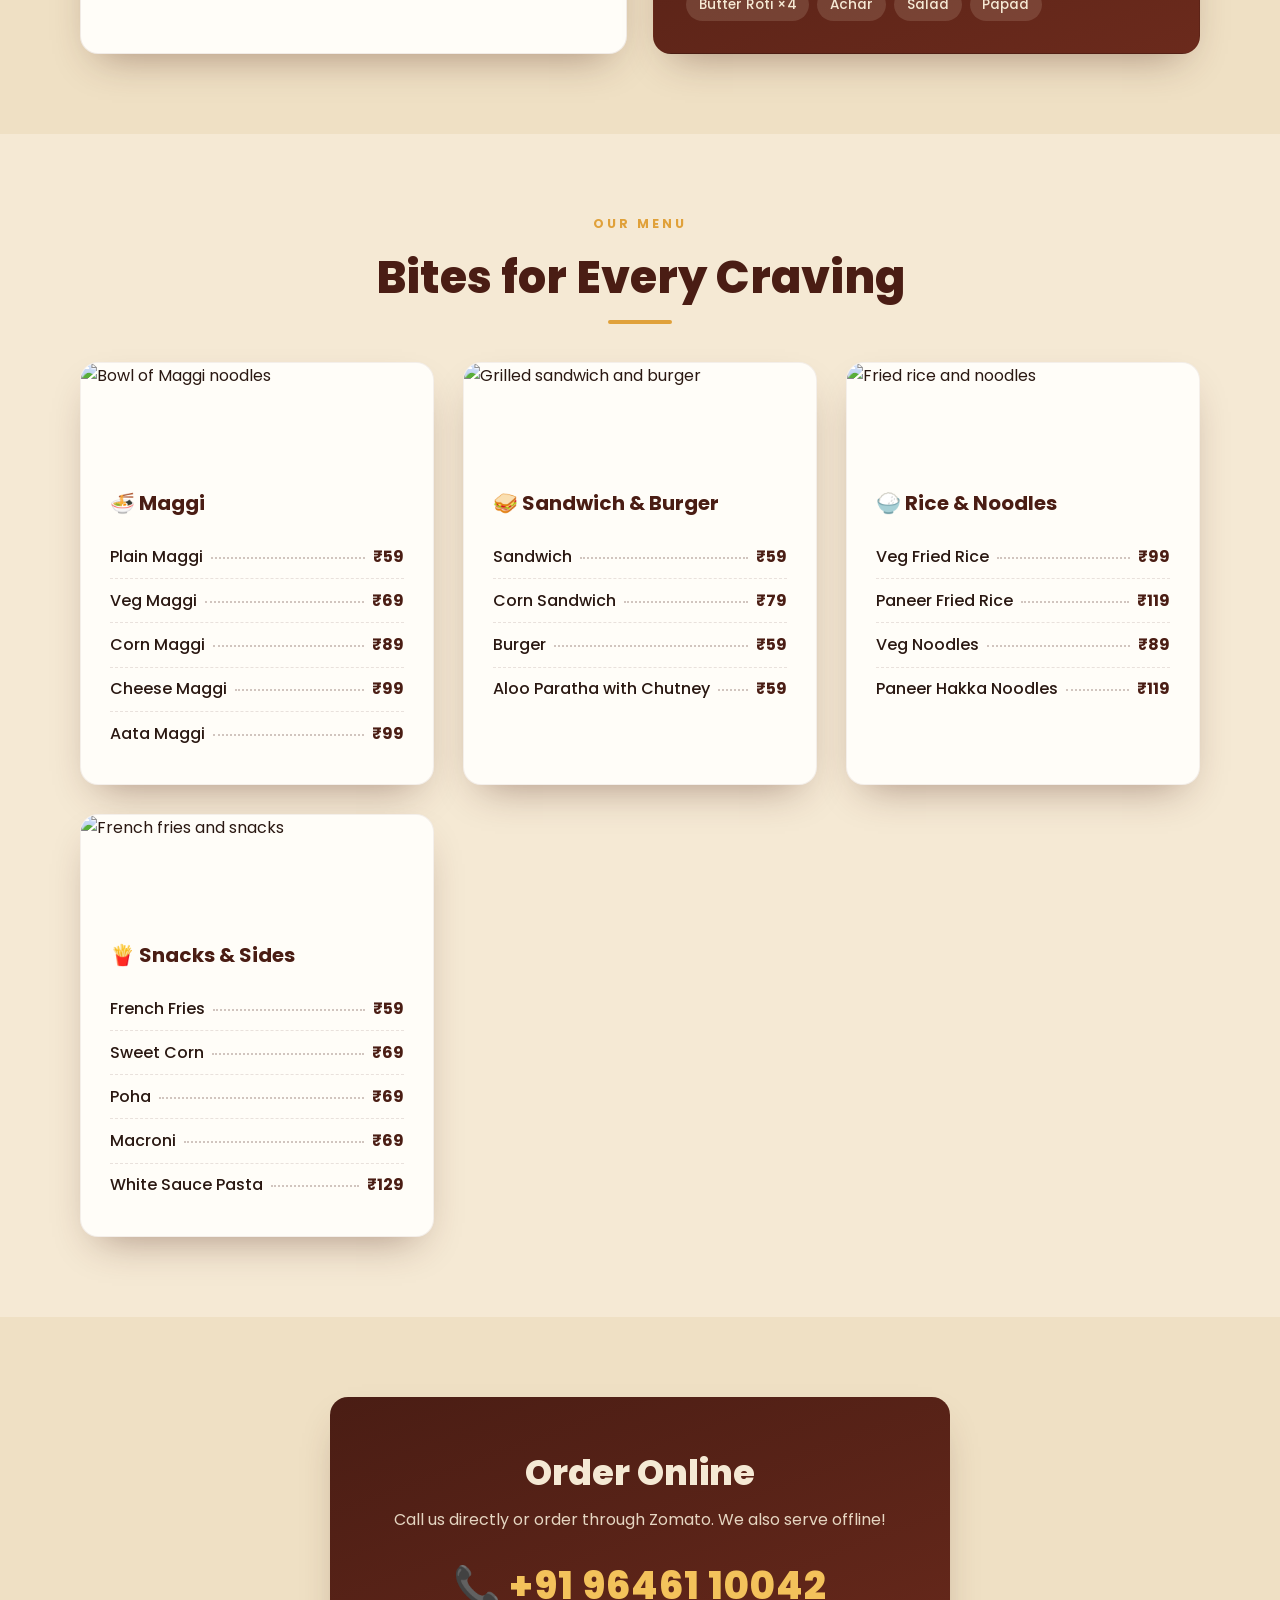
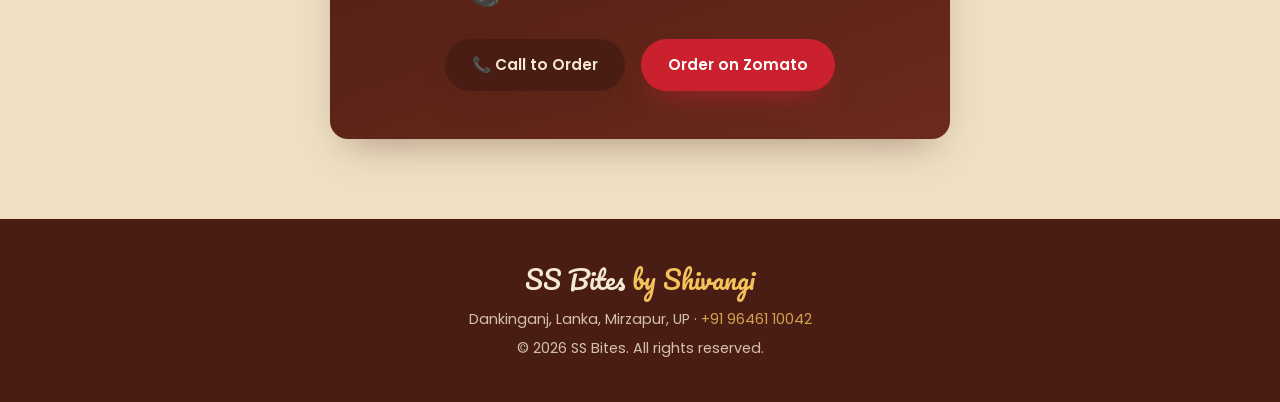
==== commit 965727df: "Add branded SVG favicon and theme color" ====
--- a/index.html
+++ b/index.html
@@ -5,6 +5,9 @@
   <meta name="viewport" content="width=device-width, initial-scale=1.0" />
   <meta name="description" content="SS Bites by Shivangi — Maggi, sandwiches, burgers, fried rice, noodles, thalis and more. Dankinganj, Mirzapur, Uttar Pradesh." />
   <title>SS Bites by Shivangi | Café & Thali Menu</title>
+  <link rel="icon" type="image/svg+xml" href="favicon.svg" />
+  <link rel="apple-touch-icon" href="favicon.svg" />
+  <meta name="theme-color" content="#4a1d14" />
   <link rel="preconnect" href="https://fonts.googleapis.com" />
   <link rel="preconnect" href="https://fonts.gstatic.com" crossorigin />
   <link href="https://fonts.googleapis.com/css2?family=Pacifico&family=Poppins:wght@300;400;500;600;700;800&display=swap" rel="stylesheet" />
--- a/styles.css
+++ b/styles.css
@@ -54,6 +54,9 @@
 .btn--primary:hover { background: var(--maroon-2); }
 .btn--ghost { background: transparent; color: var(--maroon); border: 2px solid var(--maroon); }
 .btn--ghost:hover { background: var(--maroon); color: var(--cream); }
+/* Ghost button on dark hero needs light colors to stay visible */
+.hero .btn--ghost { color: var(--cream); border-color: var(--cream); }
+.hero .btn--ghost:hover { background: var(--cream); color: var(--maroon); border-color: var(--cream); }
 .btn--zomato { background: #cb202d; color: #fff; box-shadow: 0 14px 30px -14px rgba(203, 32, 45, 0.7); }
 .btn--zomato:hover { background: #e23744; }
 
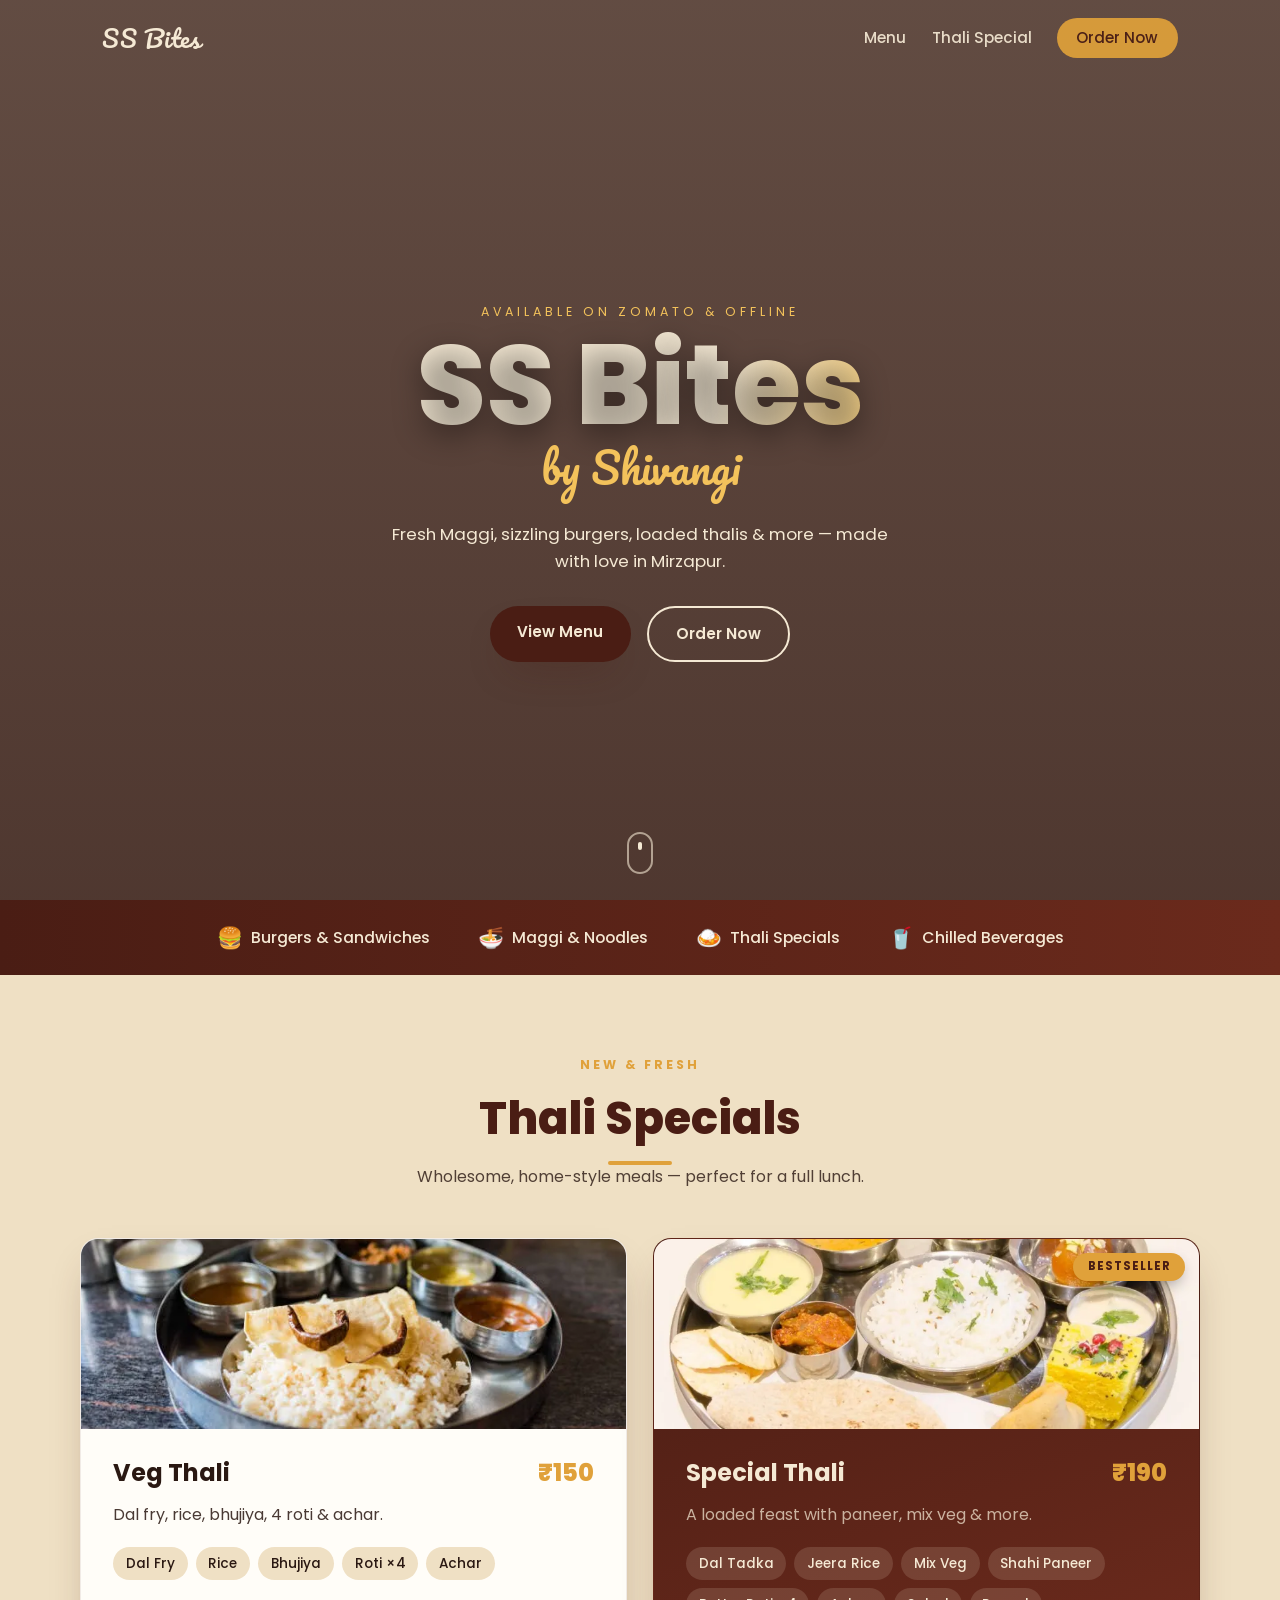
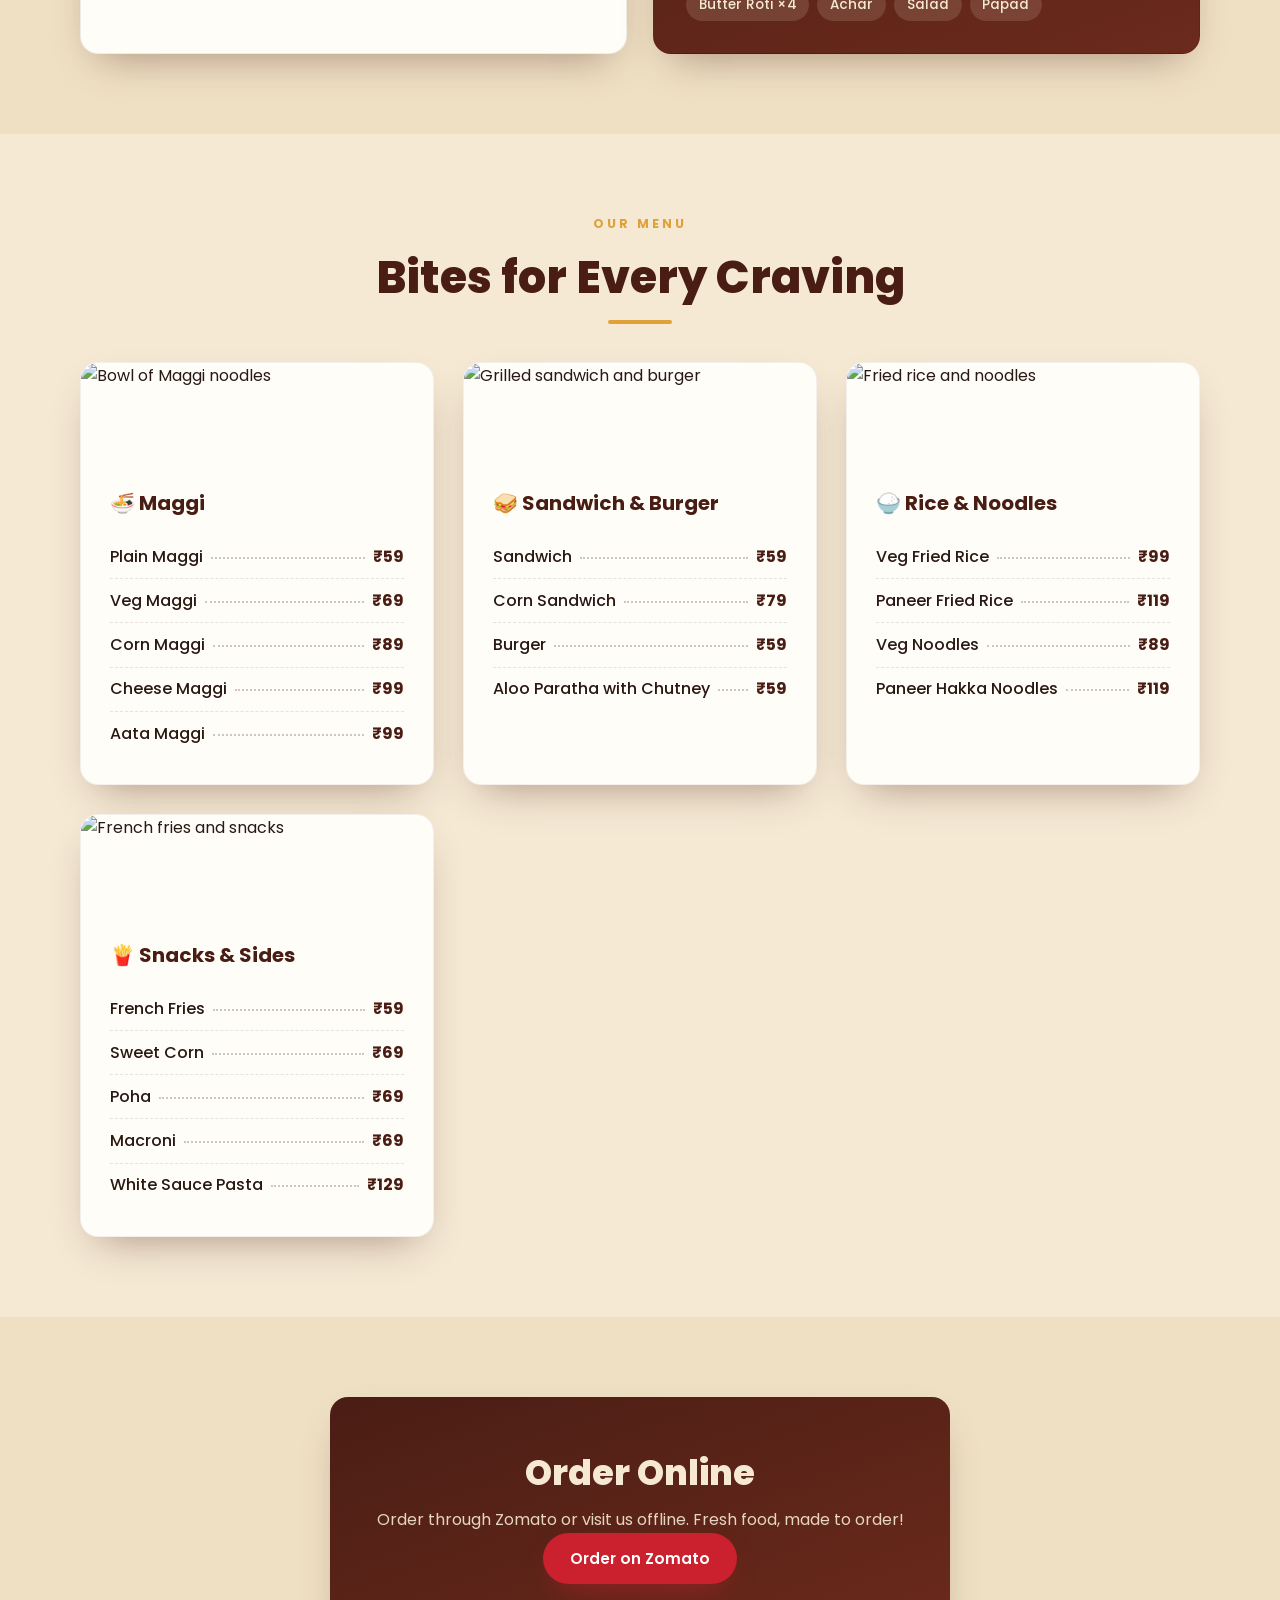
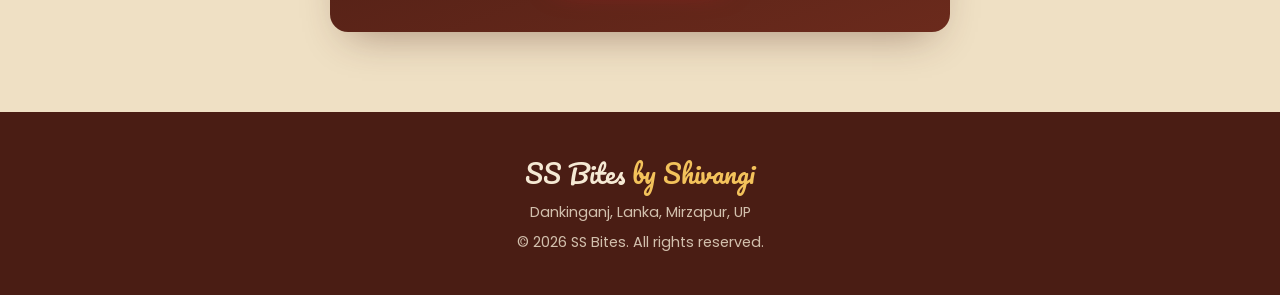
==== commit 7cb02e8d: "Update phone to 91964 61104 in PDF; remove phone number from website" ====
--- a/index.html
+++ b/index.html
@@ -174,10 +174,8 @@
   <section class="order" id="order">
     <div class="order__card reveal">
       <h2>Order Online</h2>
-      <p>Call us directly or order through Zomato. We also serve offline!</p>
-      <a href="tel:+919646110042" class="order__phone" id="phoneLink">+91 96461 10042</a>
+      <p>Order through Zomato or visit us offline. Fresh food, made to order!</p>
       <div class="order__btns">
-        <a href="tel:+919646110042" class="btn btn--primary">📞 Call to Order</a>
         <a href="https://www.zomato.com" target="_blank" rel="noopener" class="btn btn--zomato">Order on Zomato</a>
       </div>
     </div>
@@ -186,7 +184,7 @@
   <!-- Footer -->
   <footer class="footer">
     <p class="footer__brand">SS Bites <span>by Shivangi</span></p>
-    <p class="footer__small">Dankinganj, Lanka, Mirzapur, UP · <a href="tel:+919646110042">+91 96461 10042</a></p>
+    <p class="footer__small">Dankinganj, Lanka, Mirzapur, UP</p>
     <p class="footer__small">© <span id="year"></span> SS Bites. All rights reserved.</p>
   </footer>
 
